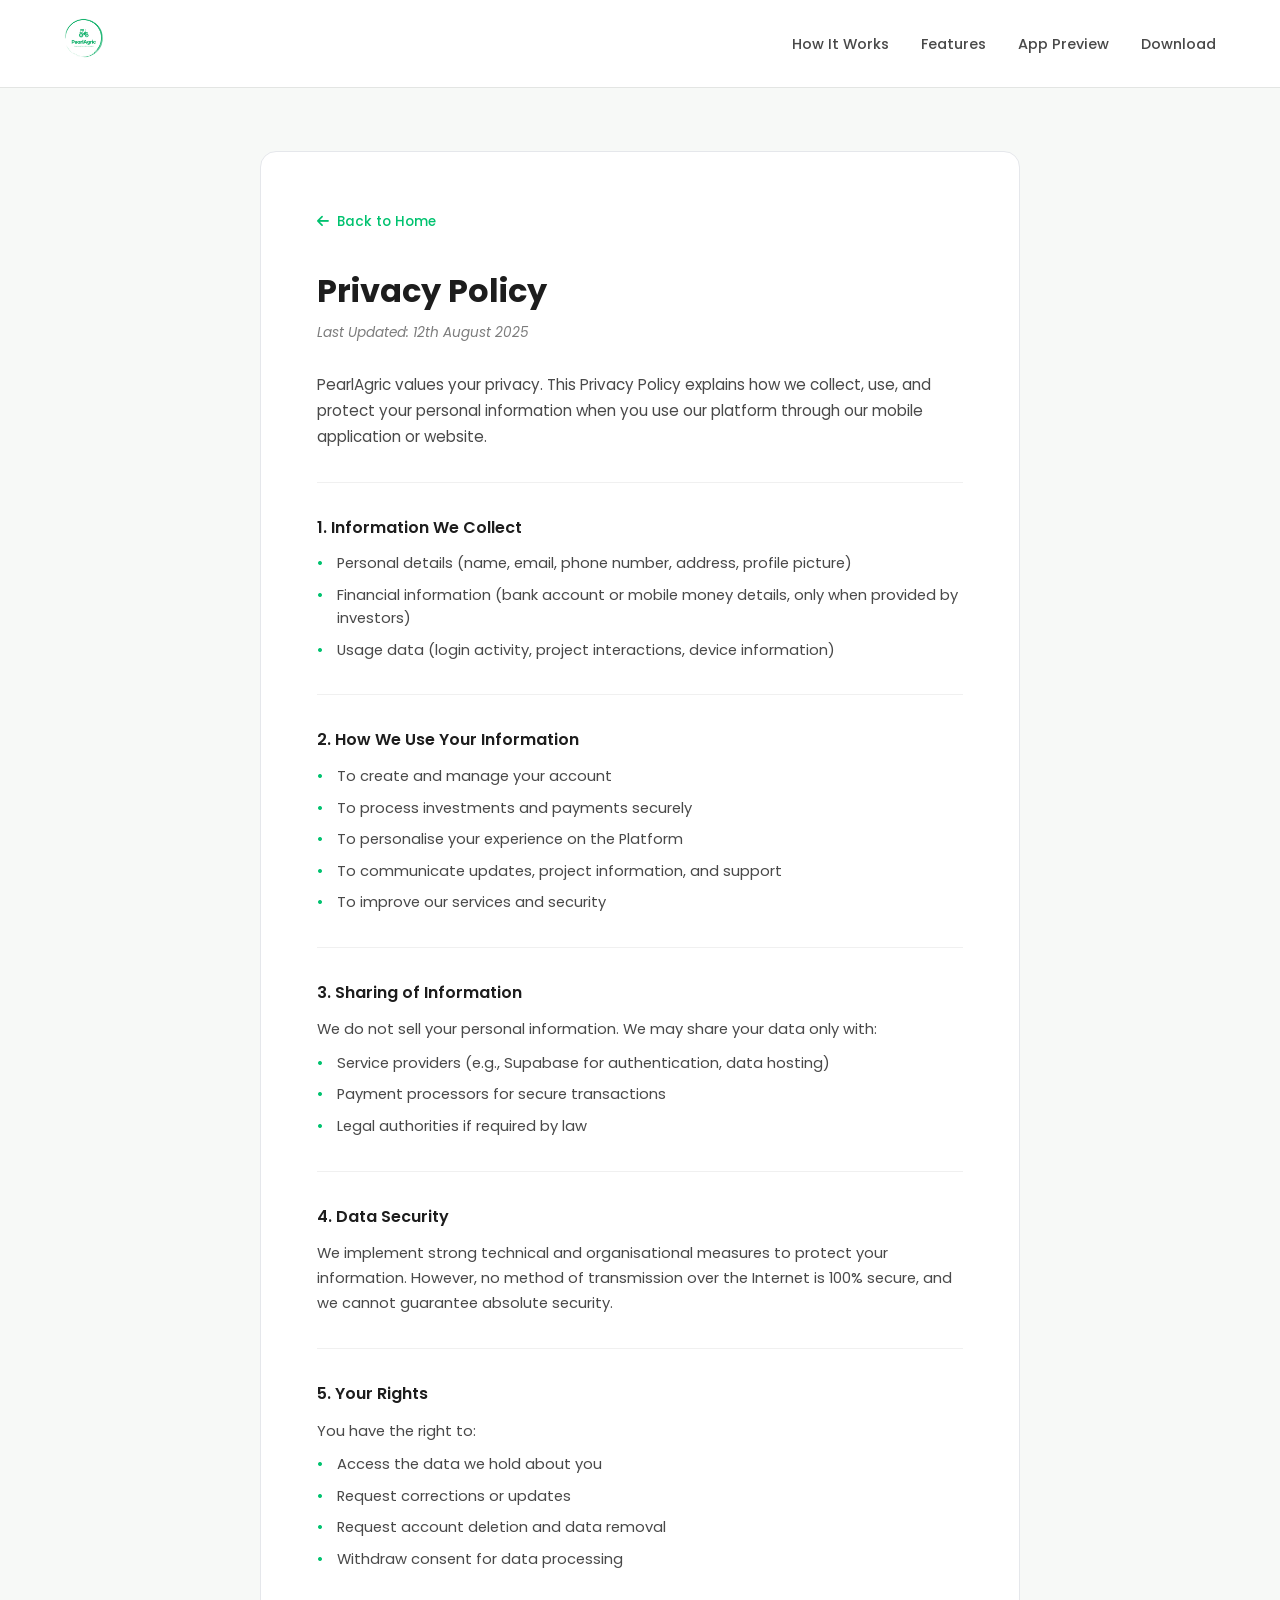
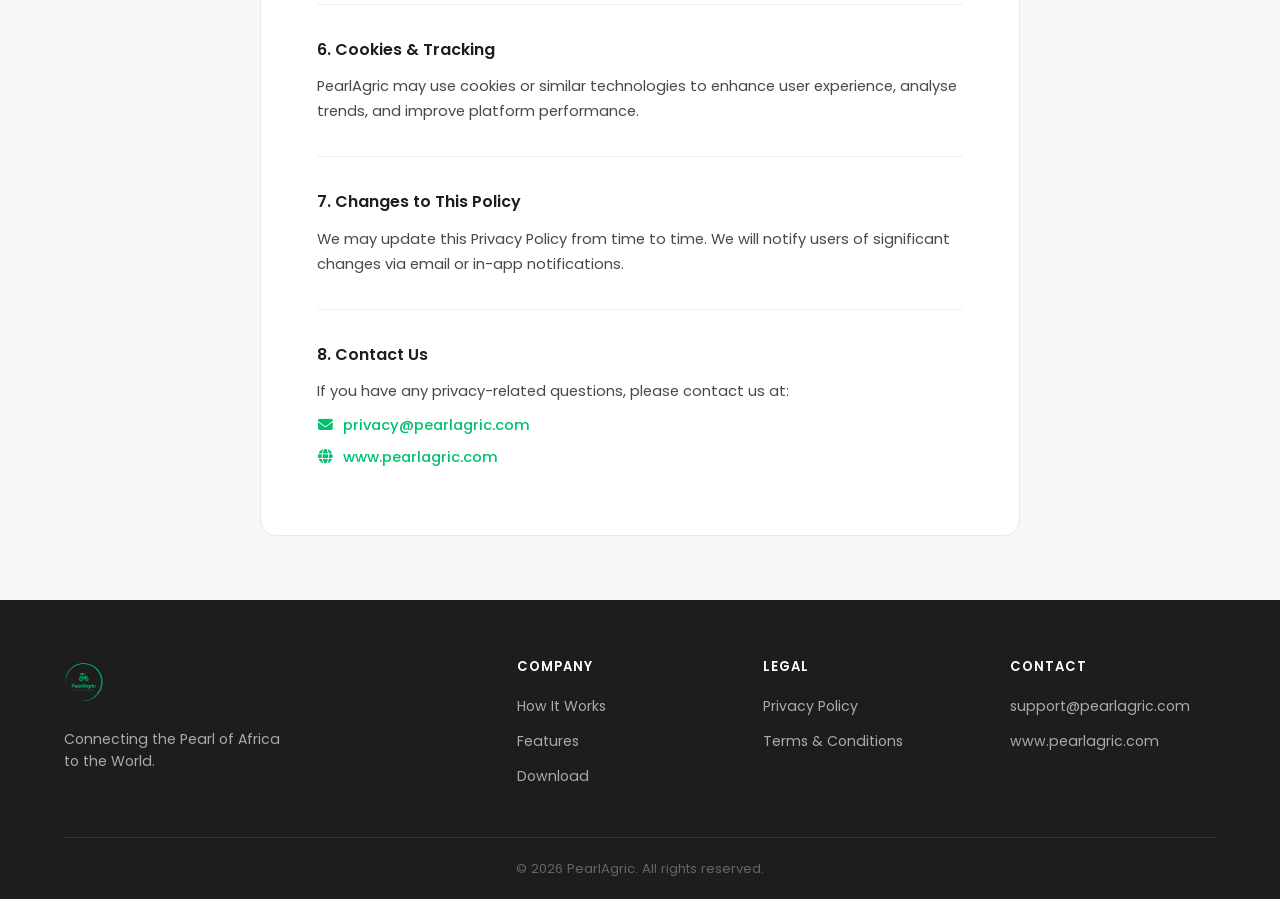
==== privacy.html @ dba62556 "Add Privacy Policy and Terms & Conditions pages Created standalone legal pages sourced directly from" ====
<!DOCTYPE html>
<html lang="en">
<head>
  <meta charset="UTF-8" />
  <meta name="viewport" content="width=device-width, initial-scale=1.0"/>
  <title>Privacy Policy | PearlAgric</title>
  <link rel="stylesheet" href="styles.css"/>
  <link rel="stylesheet" href="legal.css"/>
  <link rel="preconnect" href="https://fonts.googleapis.com">
  <link href="https://fonts.googleapis.com/css2?family=Poppins:wght@400;500;600;700&display=swap" rel="stylesheet">
  <link rel="stylesheet" href="https://cdnjs.cloudflare.com/ajax/libs/font-awesome/6.5.0/css/all.min.css"/>
</head>
<body>

  <!-- Navbar -->
  <header class="navbar">
    <div class="container nav-content">
      <a href="index.html"><img src="images/logo.png" alt="PearlAgric Logo" class="logo"/></a>
      <nav>
        <ul>
          <li><a href="index.html#how-it-works">How It Works</a></li>
          <li><a href="index.html#features">Features</a></li>
          <li><a href="index.html#screenshots">App Preview</a></li>
          <li><a href="index.html#download">Download</a></li>
        </ul>
      </nav>
    </div>
  </header>

  <!-- Content -->
  <main class="legal-page">
    <div class="legal-container">
      <a href="index.html" class="back-link"><i class="fa-solid fa-arrow-left"></i> Back to Home</a>
      <h1>Privacy Policy</h1>
      <p class="legal-date">Last Updated: 12th August 2025</p>

      <p class="legal-intro">
        PearlAgric values your privacy. This Privacy Policy explains how we collect, use, and protect your personal information when you use our platform through our mobile application or website.
      </p>

      <section class="legal-section">
        <h2>1. Information We Collect</h2>
        <ul>
          <li>Personal details (name, email, phone number, address, profile picture)</li>
          <li>Financial information (bank account or mobile money details, only when provided by investors)</li>
          <li>Usage data (login activity, project interactions, device information)</li>
        </ul>
      </section>

      <section class="legal-section">
        <h2>2. How We Use Your Information</h2>
        <ul>
          <li>To create and manage your account</li>
          <li>To process investments and payments securely</li>
          <li>To personalise your experience on the Platform</li>
          <li>To communicate updates, project information, and support</li>
          <li>To improve our services and security</li>
        </ul>
      </section>

      <section class="legal-section">
        <h2>3. Sharing of Information</h2>
        <p>We do not sell your personal information. We may share your data only with:</p>
        <ul>
          <li>Service providers (e.g., Supabase for authentication, data hosting)</li>
          <li>Payment processors for secure transactions</li>
          <li>Legal authorities if required by law</li>
        </ul>
      </section>

      <section class="legal-section">
        <h2>4. Data Security</h2>
        <p>We implement strong technical and organisational measures to protect your information. However, no method of transmission over the Internet is 100% secure, and we cannot guarantee absolute security.</p>
      </section>

      <section class="legal-section">
        <h2>5. Your Rights</h2>
        <p>You have the right to:</p>
        <ul>
          <li>Access the data we hold about you</li>
          <li>Request corrections or updates</li>
          <li>Request account deletion and data removal</li>
          <li>Withdraw consent for data processing</li>
        </ul>
      </section>

      <section class="legal-section">
        <h2>6. Cookies &amp; Tracking</h2>
        <p>PearlAgric may use cookies or similar technologies to enhance user experience, analyse trends, and improve platform performance.</p>
      </section>

      <section class="legal-section">
        <h2>7. Changes to This Policy</h2>
        <p>We may update this Privacy Policy from time to time. We will notify users of significant changes via email or in-app notifications.</p>
      </section>

      <section class="legal-section">
        <h2>8. Contact Us</h2>
        <p>If you have any privacy-related questions, please contact us at:</p>
        <ul class="contact-list">
          <li><i class="fa-solid fa-envelope"></i> <a href="mailto:privacy@pearlagric.com">privacy@pearlagric.com</a></li>
          <li><i class="fa-solid fa-globe"></i> <a href="http://www.pearlagric.com">www.pearlagric.com</a></li>
        </ul>
      </section>
    </div>
  </main>

  <!-- Footer -->
  <footer class="footer">
    <div class="container footer-content">
      <div class="footer-brand">
        <img src="images/logo.png" alt="PearlAgric Logo" class="footer-logo"/>
        <p>Connecting the Pearl of Africa to the World.</p>
      </div>
      <div class="footer-links">
        <h4>Company</h4>
        <ul>
          <li><a href="index.html#how-it-works">How It Works</a></li>
          <li><a href="index.html#features">Features</a></li>
          <li><a href="index.html#download">Download</a></li>
        </ul>
      </div>
      <div class="footer-links">
        <h4>Legal</h4>
        <ul>
          <li><a href="privacy.html">Privacy Policy</a></li>
          <li><a href="terms.html">Terms &amp; Conditions</a></li>
        </ul>
      </div>
      <div class="footer-links">
        <h4>Contact</h4>
        <ul>
          <li><a href="mailto:support@pearlagric.com">support@pearlagric.com</a></li>
          <li><a href="http://www.pearlagric.com">www.pearlagric.com</a></li>
        </ul>
      </div>
    </div>
    <div class="footer-bottom">
      <p>© 2026 PearlAgric. All rights reserved.</p>
    </div>
  </footer>

  <script>
    (function () {
      const navbar = document.querySelector('.navbar');
      let lastY = window.scrollY;
      let ticking = false;
      window.addEventListener('scroll', function () {
        if (!ticking) {
          window.requestAnimationFrame(function () {
            const currentY = window.scrollY;
            if (currentY > lastY && currentY > 80) {
              navbar.classList.add('hidden');
            } else {
              navbar.classList.remove('hidden');
            }
            lastY = currentY;
            ticking = false;
          });
          ticking = true;
        }
      }, { passive: true });
    })();
  </script>
</body>
</html>
---- styles.css ----
/* Reset & Global */
* {
  margin: 0;
  padding: 0;
  box-sizing: border-box;
}

body {
  font-family: 'Poppins', sans-serif;
  background: #fff;
  color: #494949;
  line-height: 1.6;
}

a {
  text-decoration: none;
  color: inherit;
}

/* Container */
.container {
  width: 90%;
  max-width: 1200px;
  margin: 0 auto;
}

/* Navbar */
.navbar {
  background: #fff;
  box-shadow: 0 1px 0 rgba(0,0,0,0.08);
  padding: 0.75rem 0;
  position: sticky;
  top: 0;
  z-index: 100;
  transform: translateY(0);
  transition: transform 0.3s ease, box-shadow 0.3s ease;
}

.navbar.hidden {
  transform: translateY(-100%);
}

.nav-content {
  display: flex;
  justify-content: space-between;
  align-items: center;
  gap: 1rem;
}

.logo {
  height: 56px;
  width: auto;
}

.nav-content nav ul {
  display: flex;
  list-style: none;
  gap: 2rem;
  flex-wrap: wrap;
}

.nav-content a {
  font-size: 0.9rem;
  font-weight: 500;
  color: #494949;
  transition: color 0.2s;
}

.nav-content a:hover {
  color: #00C26F;
}

/* Hero */
.hero {
  background: linear-gradient(145deg, #003d22 0%, #006b3c 50%, #00C26F 100%);
  color: #fff;
  padding: clamp(4rem, 12vw, 8rem) 2rem;
  text-align: center;
}

.hero-content {
  max-width: 780px;
  margin: 0 auto;
}

.hero-badge {
  display: inline-block;
  background: rgba(255,255,255,0.15);
  border: 1px solid rgba(255,255,255,0.3);
  color: #fff;
  font-size: 0.78rem;
  font-weight: 500;
  letter-spacing: 0.06em;
  text-transform: uppercase;
  padding: 0.4rem 1rem;
  border-radius: 20px;
  margin-bottom: 1.5rem;
}

.hero h1 {
  font-size: clamp(2.4rem, 7vw, 4rem);
  font-weight: 700;
  line-height: 1.15;
  margin-bottom: 1.25rem;
  color: #fff;
}

.slogan {
  font-size: clamp(1rem, 2.5vw, 1.15rem);
  color: rgba(255,255,255,0.85);
  max-width: 600px;
  margin: 0 auto 2.5rem;
}

.cta-buttons {
  display: flex;
  gap: 1rem;
  justify-content: center;
  flex-wrap: wrap;
}

.btn {
  padding: 0.85rem 2rem;
  border-radius: 30px;
  font-weight: 600;
  font-size: 0.95rem;
  transition: all 0.2s;
  display: inline-block;
}

.btn.primary {
  background: #00C26F;
  color: #fff;
  border: 2px solid #00C26F;
}

.btn.primary:hover {
  background: #00AC62;
  border-color: #00AC62;
  transform: translateY(-1px);
}

.btn.secondary {
  background: transparent;
  color: #fff;
  border: 2px solid rgba(255,255,255,0.6);
}

.btn.secondary:hover {
  background: rgba(255,255,255,0.1);
  border-color: #fff;
  transform: translateY(-1px);
}

/* Stats Bar */
.stats-bar {
  background: #1D1D1D;
  padding: 2.5rem 0;
}

.stats-grid {
  display: grid;
  grid-template-columns: repeat(auto-fit, minmax(140px, 1fr));
  gap: 1.5rem;
  text-align: center;
}

.stat-number {
  display: block;
  font-size: clamp(1.8rem, 4vw, 2.4rem);
  font-weight: 700;
  color: #00C26F;
  line-height: 1;
  margin-bottom: 0.4rem;
}

.stat-label {
  font-size: 0.82rem;
  color: #aaa;
  text-transform: uppercase;
  letter-spacing: 0.05em;
}

/* Sections */
.section {
  padding: clamp(3rem, 8vw, 5rem) 2rem;
}

.section.light {
  background: #f7f9f7;
}

.section-label {
  font-size: 0.78rem;
  font-weight: 600;
  text-transform: uppercase;
  letter-spacing: 0.1em;
  color: #00C26F;
  margin-bottom: 0.6rem;
}

.section h2 {
  font-size: clamp(1.6rem, 4vw, 2.2rem);
  font-weight: 700;
  color: #1D1D1D;
  margin-bottom: 0.75rem;
}

.section-sub {
  font-size: clamp(0.9rem, 2vw, 1.05rem);
  color: #7C7C7C;
  max-width: 560px;
  margin-bottom: 3rem;
}

/* How It Works */
.steps-grid {
  display: grid;
  grid-template-columns: repeat(auto-fit, minmax(220px, 1fr));
  gap: 2rem;
  counter-reset: steps;
}

.step {
  position: relative;
  padding: 2rem 1.5rem;
  background: #fff;
  border-radius: 16px;
  border: 1px solid #e5e7eb;
  box-shadow: 0 2px 12px rgba(0,0,0,0.04);
  transition: transform 0.2s, box-shadow 0.2s;
}

.step:hover {
  transform: translateY(-4px);
  box-shadow: 0 8px 24px rgba(0,194,111,0.1);
}

.step-number {
  font-size: 2.5rem;
  font-weight: 700;
  color: #e5e7eb;
  line-height: 1;
  margin-bottom: 1rem;
}

.step h3 {
  font-size: 1rem;
  font-weight: 600;
  color: #1D1D1D;
  margin-bottom: 0.6rem;
}

.step p {
  font-size: 0.9rem;
  color: #7C7C7C;
  line-height: 1.6;
}

/* Features */
.features-grid {
  display: grid;
  grid-template-columns: repeat(auto-fit, minmax(280px, 1fr));
  gap: 1.5rem;
}

.feature-card {
  background: #fff;
  padding: 1.75rem;
  border-radius: 16px;
  border: 1px solid #e5e7eb;
  transition: transform 0.2s, box-shadow 0.2s;
}

.feature-card:hover {
  transform: translateY(-4px);
  box-shadow: 0 8px 24px rgba(0,194,111,0.1);
}

.feature-icon {
  width: 48px;
  height: 48px;
  background: #e8faf2;
  border-radius: 12px;
  display: flex;
  align-items: center;
  justify-content: center;
  margin-bottom: 1rem;
  font-size: 1.2rem;
  color: #00C26F;
}

.audience-icon {
  font-size: 1.8rem;
  color: #00C26F;
}

.feature-card h3 {
  font-size: 1rem;
  font-weight: 600;
  color: #1D1D1D;
  margin-bottom: 0.5rem;
}

.feature-card p {
  font-size: 0.9rem;
  color: #7C7C7C;
  line-height: 1.6;
}

/* Audience Split */
.audience-split {
  background: #fff;
}

.audience-grid {
  display: grid;
  grid-template-columns: repeat(auto-fit, minmax(280px, 1fr));
  gap: 2rem;
}

.audience-card {
  padding: 2.5rem 2rem;
  border-radius: 20px;
  border: 1px solid #e5e7eb;
  display: flex;
  flex-direction: column;
  gap: 1.25rem;
}

.audience-card.farmer {
  background: linear-gradient(160deg, #f0fdf4, #dcfce7);
  border-color: #bbf7d0;
}

.audience-card.investor {
  background: linear-gradient(160deg, #f0f9ff, #e0f2fe);
  border-color: #bae6fd;
}


.audience-card h3 {
  font-size: 1.3rem;
  font-weight: 700;
  color: #1D1D1D;
}

.audience-card ul {
  list-style: none;
  display: flex;
  flex-direction: column;
  gap: 0.6rem;
  flex: 1;
}

.audience-card ul li {
  font-size: 0.9rem;
  color: #494949;
  padding-left: 1.25rem;
  position: relative;
}

.audience-card ul li::before {
  content: '✓';
  position: absolute;
  left: 0;
  color: #00C26F;
  font-weight: 700;
}

/* Screenshots */
.screenshots-grid {
  display: grid;
  grid-template-columns: repeat(auto-fit, minmax(160px, 1fr));
  gap: 1.25rem;
}

.screenshot {
  width: 100%;
  border-radius: 20px;
  box-shadow: 0 4px 20px rgba(0,0,0,0.12);
  transition: transform 0.2s, box-shadow 0.2s;
  display: block;
}

.screenshot:hover {
  transform: translateY(-6px);
  box-shadow: 0 12px 32px rgba(0,0,0,0.18);
}

/* Download */
.download-section {
  background: linear-gradient(145deg, #003d22 0%, #006b3c 50%, #00C26F 100%);
  color: #fff;
  text-align: center;
}

.download-section .section-label {
  color: rgba(255,255,255,0.7);
}

.download-section h2 {
  color: #fff;
  margin-bottom: 0.75rem;
}

.download-section p {
  color: rgba(255,255,255,0.8);
  font-size: 1rem;
  margin-bottom: 2.5rem;
}

.store-buttons {
  display: flex;
  gap: 1.25rem;
  justify-content: center;
  flex-wrap: wrap;
}

.store-btn img {
  height: 52px;
  display: block;
  transition: transform 0.2s, opacity 0.2s;
  border-radius: 10px;
}

.store-btn:hover img {
  transform: scale(1.05);
  opacity: 0.9;
}

/* Footer */
.footer {
  background: #1D1D1D;
  color: #aaa;
  padding: 3.5rem 0 0;
}

.footer-content {
  display: grid;
  grid-template-columns: 2fr 1fr 1fr 1fr;
  gap: 2.5rem;
  padding-bottom: 3rem;
  border-bottom: 1px solid #333;
}

.footer-brand {
  display: flex;
  flex-direction: column;
  gap: 1rem;
}

.footer-logo {
  height: 56px;
  width: auto;
  align-self: flex-start;
}

.footer-brand p {
  font-size: 0.88rem;
  line-height: 1.6;
  max-width: 220px;
}

.footer-links h4 {
  font-size: 0.82rem;
  font-weight: 600;
  text-transform: uppercase;
  letter-spacing: 0.08em;
  color: #fff;
  margin-bottom: 1rem;
}

.footer-links ul {
  list-style: none;
  display: flex;
  flex-direction: column;
  gap: 0.6rem;
}

.footer-links a {
  font-size: 0.88rem;
  color: #aaa;
  transition: color 0.2s;
}

.footer-links a:hover {
  color: #00C26F;
}

.footer-bottom {
  text-align: center;
  padding: 1.25rem 0;
  font-size: 0.82rem;
  color: #666;
}

/* Responsive */
@media (max-width: 900px) {
  .footer-content {
    grid-template-columns: 1fr 1fr;
  }

  .footer-brand {
    grid-column: 1 / -1;
  }
}

@media (max-width: 768px) {
  .nav-content nav ul {
    gap: 1.2rem;
  }

  .cta-buttons {
    flex-direction: column;
    align-items: center;
  }

  .btn {
    width: 100%;
    max-width: 280px;
    text-align: center;
  }

  .screenshots-grid {
    grid-template-columns: repeat(auto-fit, minmax(130px, 1fr));
  }
}

@media (max-width: 600px) {
  .nav-content nav {
    display: none;
  }

  .footer-content {
    grid-template-columns: 1fr;
  }

  .stats-grid {
    grid-template-columns: 1fr 1fr;
  }
}
---- legal.css ----
.legal-page {
  background: #f7f9f7;
  min-height: 100vh;
  padding: clamp(2.5rem, 6vw, 4rem) 1.5rem;
}

.legal-container {
  max-width: 760px;
  margin: 0 auto;
  background: #fff;
  border-radius: 16px;
  border: 1px solid #e5e7eb;
  padding: clamp(2rem, 5vw, 3.5rem);
}

.back-link {
  display: inline-flex;
  align-items: center;
  gap: 0.5rem;
  font-size: 0.85rem;
  font-weight: 500;
  color: #00C26F;
  margin-bottom: 2rem;
  transition: gap 0.2s;
}

.back-link:hover {
  gap: 0.75rem;
}

.legal-container h1 {
  font-size: clamp(1.6rem, 4vw, 2rem);
  font-weight: 700;
  color: #1D1D1D;
  margin-bottom: 0.4rem;
}

.legal-date {
  font-size: 0.85rem;
  color: #7C7C7C;
  font-style: italic;
  margin-bottom: 1.75rem;
}

.legal-intro {
  font-size: 0.95rem;
  color: #494949;
  line-height: 1.7;
  margin-bottom: 0.75rem;
}

.legal-section {
  margin-top: 2rem;
  padding-top: 2rem;
  border-top: 1px solid #f0f0f0;
}

.legal-section h2 {
  font-size: 1rem;
  font-weight: 600;
  color: #1D1D1D;
  margin-bottom: 0.75rem;
}

.legal-section p {
  font-size: 0.92rem;
  color: #494949;
  line-height: 1.7;
  margin-bottom: 0.6rem;
}

.legal-section ul {
  list-style: none;
  display: flex;
  flex-direction: column;
  gap: 0.5rem;
  margin: 0.6rem 0;
}

.legal-section ul li {
  font-size: 0.92rem;
  color: #494949;
  line-height: 1.6;
  padding-left: 1.25rem;
  position: relative;
}

.legal-section ul li::before {
  content: '•';
  position: absolute;
  left: 0;
  color: #00C26F;
  font-weight: 700;
}

.legal-notice {
  display: flex;
  align-items: flex-start;
  gap: 0.75rem;
  background: #f0fdf4;
  border: 1px solid #bbf7d0;
  border-radius: 10px;
  padding: 1rem 1.25rem;
  font-size: 0.88rem;
  color: #166534;
  line-height: 1.6;
  margin-top: 1rem;
}

.legal-notice i {
  margin-top: 0.2rem;
  flex-shrink: 0;
  color: #00C26F;
}

.contact-list {
  margin-top: 0.75rem;
}

.contact-list li {
  display: flex;
  align-items: center;
  gap: 0.6rem;
  padding-left: 0 !important;
}

.contact-list li::before {
  display: none;
}

.contact-list i {
  color: #00C26F;
  width: 16px;
  text-align: center;
}

.contact-list a {
  color: #00C26F;
  font-weight: 500;
  transition: color 0.2s;
}

.contact-list a:hover {
  color: #00AC62;
}

.inline-link {
  color: #00C26F;
  font-weight: 500;
  text-decoration: underline;
  text-underline-offset: 3px;
}

.inline-link:hover {
  color: #00AC62;
}
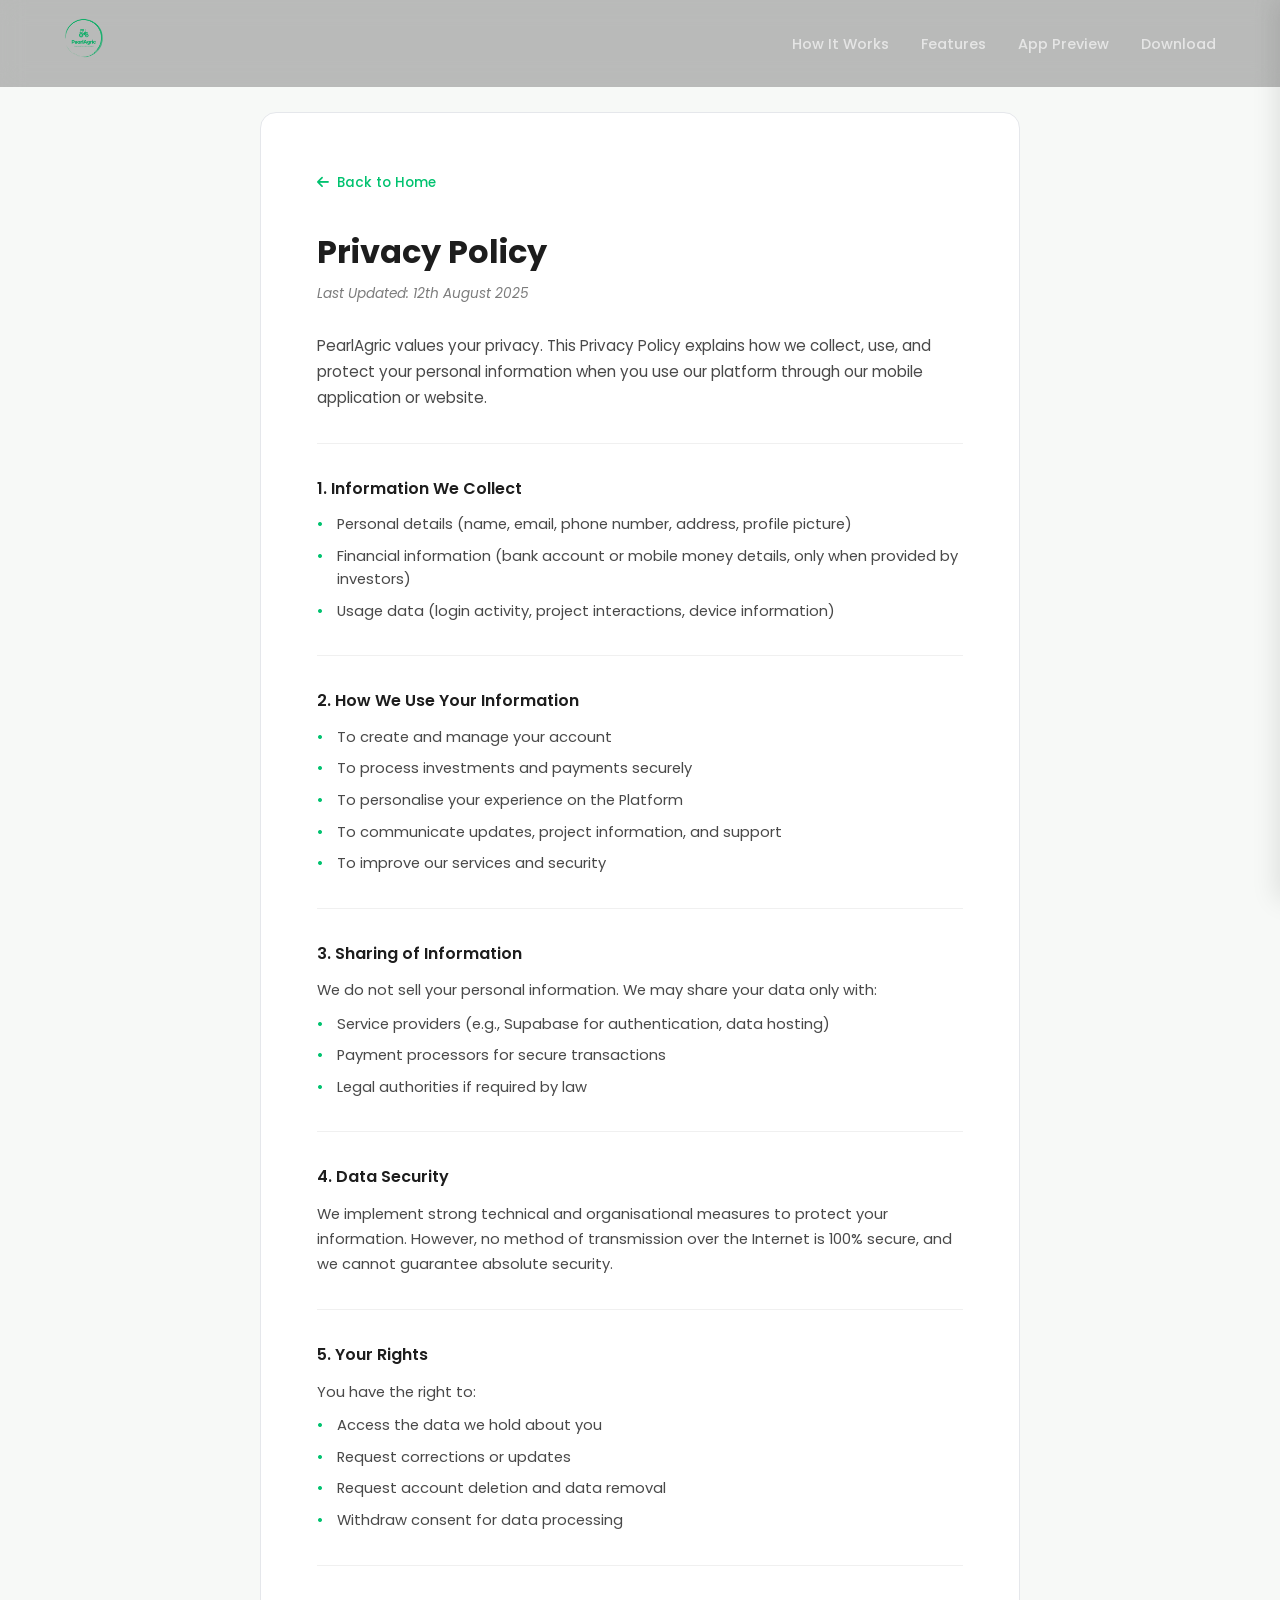
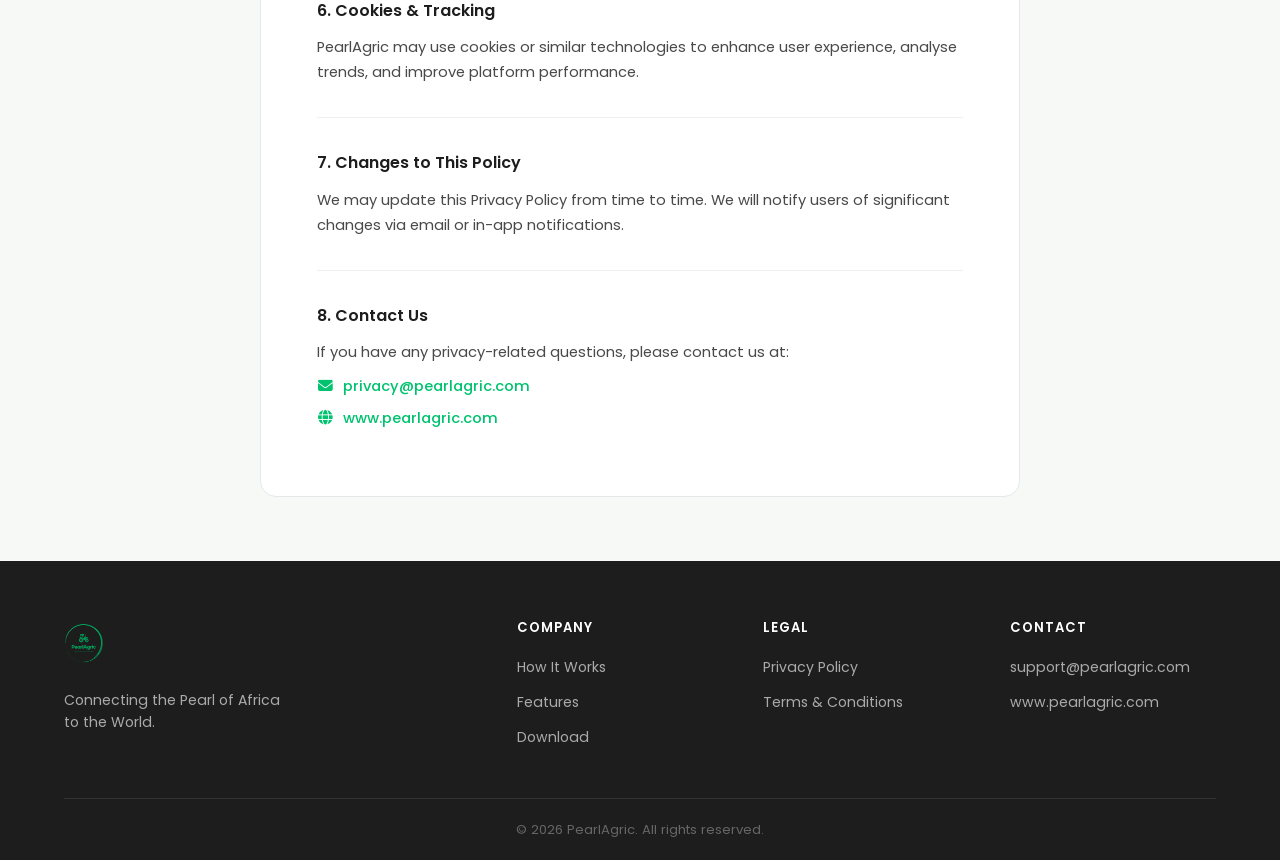
==== commit f332b66f: "Redesign navbar to transparent frosted glass with mobile drawer Overhauled the navbar with a modern " ====
--- a/privacy.html
+++ b/privacy.html
@@ -16,7 +16,7 @@
   <header class="navbar">
     <div class="container nav-content">
       <a href="index.html"><img src="images/logo.png" alt="PearlAgric Logo" class="logo"/></a>
-      <nav>
+      <nav class="desktop-nav">
         <ul>
           <li><a href="index.html#how-it-works">How It Works</a></li>
           <li><a href="index.html#features">Features</a></li>
@@ -24,8 +24,26 @@
           <li><a href="index.html#download">Download</a></li>
         </ul>
       </nav>
+      <button class="nav-toggle" aria-label="Open menu" aria-expanded="false">
+        <i class="fa-solid fa-bars"></i>
+      </button>
     </div>
   </header>
+
+  <!-- Mobile Nav -->
+  <div class="mobile-nav-overlay"></div>
+  <nav class="mobile-nav" aria-label="Mobile navigation">
+    <div class="mobile-nav-header">
+      <img src="images/logo.png" alt="PearlAgric Logo" class="logo"/>
+      <button class="nav-close" aria-label="Close menu"><i class="fa-solid fa-xmark"></i></button>
+    </div>
+    <ul>
+      <li><a href="index.html#how-it-works">How It Works</a></li>
+      <li><a href="index.html#features">Features</a></li>
+      <li><a href="index.html#screenshots">App Preview</a></li>
+      <li><a href="index.html#download">Download</a></li>
+    </ul>
+  </nav>
 
   <!-- Content -->
   <main class="legal-page">
@@ -140,27 +158,6 @@
     </div>
   </footer>
 
-  <script>
-    (function () {
-      const navbar = document.querySelector('.navbar');
-      let lastY = window.scrollY;
-      let ticking = false;
-      window.addEventListener('scroll', function () {
-        if (!ticking) {
-          window.requestAnimationFrame(function () {
-            const currentY = window.scrollY;
-            if (currentY > lastY && currentY > 80) {
-              navbar.classList.add('hidden');
-            } else {
-              navbar.classList.remove('hidden');
-            }
-            lastY = currentY;
-            ticking = false;
-          });
-          ticking = true;
-        }
-      }, { passive: true });
-    })();
-  </script>
+  <script src="nav.js"></script>
 </body>
 </html>
--- a/styles.css
+++ b/styles.css
@@ -26,14 +26,18 @@
 
 /* Navbar */
 .navbar {
-  background: #fff;
-  box-shadow: 0 1px 0 rgba(0,0,0,0.08);
+  background: rgba(0, 0, 0, 0.25);
+  backdrop-filter: blur(12px);
+  -webkit-backdrop-filter: blur(12px);
+  box-shadow: none;
   padding: 0.75rem 0;
-  position: sticky;
+  position: fixed;
   top: 0;
+  left: 0;
+  right: 0;
   z-index: 100;
   transform: translateY(0);
-  transition: transform 0.3s ease, box-shadow 0.3s ease;
+  transition: transform 0.3s ease;
 }
 
 .navbar.hidden {
@@ -62,7 +66,7 @@
 .nav-content a {
   font-size: 0.9rem;
   font-weight: 500;
-  color: #494949;
+  color: #e5e5e5;
   transition: color 0.2s;
 }
 
@@ -74,7 +78,7 @@
 .hero {
   background: linear-gradient(145deg, #003d22 0%, #006b3c 50%, #00C26F 100%);
   color: #fff;
-  padding: clamp(4rem, 12vw, 8rem) 2rem;
+  padding: clamp(6rem, 14vw, 10rem) 2rem clamp(4rem, 12vw, 8rem);
   text-align: center;
 }
 
@@ -527,9 +531,103 @@
   }
 }
 
+/* Mobile Nav */
+.nav-toggle {
+  display: none;
+  background: none;
+  border: none;
+  cursor: pointer;
+  font-size: 1.3rem;
+  color: #e5e5e5;
+  padding: 0.25rem 0.5rem;
+  line-height: 1;
+}
+
+.mobile-nav-overlay {
+  display: none;
+  position: fixed;
+  inset: 0;
+  background: rgba(0, 0, 0, 0.4);
+  z-index: 200;
+  opacity: 0;
+  transition: opacity 0.3s ease;
+}
+
+.mobile-nav-overlay.open {
+  display: block;
+  opacity: 1;
+}
+
+.mobile-nav {
+  position: fixed;
+  top: 0;
+  right: 0;
+  height: 100%;
+  width: min(320px, 85vw);
+  background: #fff;
+  z-index: 201;
+  padding: 1.5rem;
+  display: flex;
+  flex-direction: column;
+  gap: 2rem;
+  transform: translateX(100%);
+  transition: transform 0.3s ease;
+  box-shadow: -4px 0 24px rgba(0,0,0,0.1);
+}
+
+.mobile-nav.open {
+  transform: translateX(0);
+}
+
+.mobile-nav-header {
+  display: flex;
+  align-items: center;
+  justify-content: space-between;
+}
+
+.nav-close {
+  background: none;
+  border: none;
+  cursor: pointer;
+  font-size: 1.4rem;
+  color: #494949;
+  padding: 0.25rem;
+  line-height: 1;
+  transition: color 0.2s;
+}
+
+.nav-close:hover {
+  color: #00C26F;
+}
+
+.mobile-nav ul {
+  list-style: none;
+  display: flex;
+  flex-direction: column;
+  gap: 0;
+}
+
+.mobile-nav ul li a {
+  display: block;
+  padding: 1rem 0;
+  font-size: 1rem;
+  font-weight: 500;
+  color: #1D1D1D;
+  border-bottom: 1px solid #f0f0f0;
+  transition: color 0.2s;
+}
+
+.mobile-nav ul li a:hover {
+  color: #00C26F;
+}
+
 @media (max-width: 600px) {
-  .nav-content nav {
+  .desktop-nav {
     display: none;
+  }
+
+  .nav-toggle {
+    display: block;
   }
 
   .footer-content {
--- a/legal.css
+++ b/legal.css
@@ -1,7 +1,7 @@
 .legal-page {
   background: #f7f9f7;
   min-height: 100vh;
-  padding: clamp(2.5rem, 6vw, 4rem) 1.5rem;
+  padding: clamp(5rem, 10vw, 7rem) 1.5rem clamp(2.5rem, 6vw, 4rem);
 }
 
 .legal-container {
